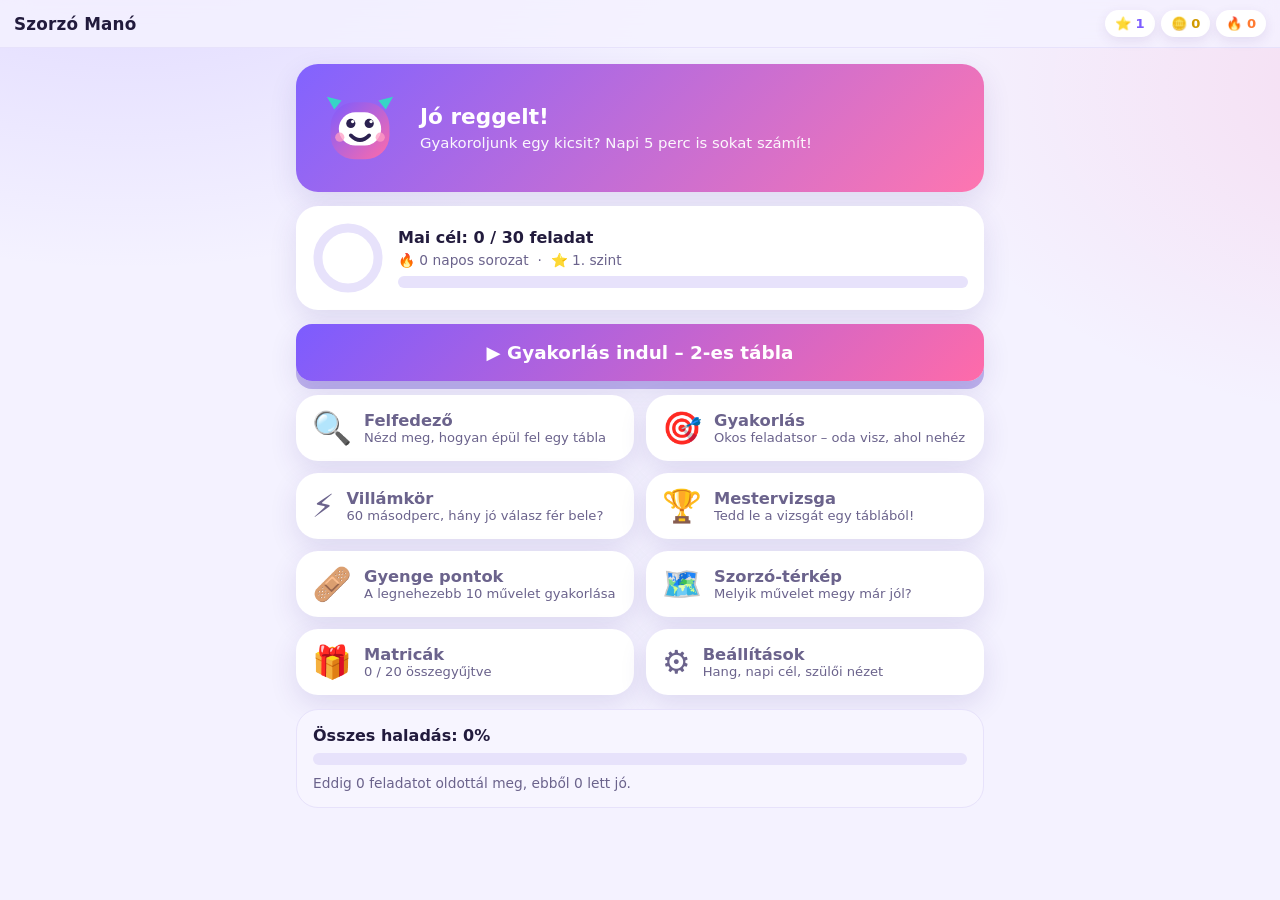
==== index.html @ 77bd90a8 "Szorzó Manó: játékos szorzótábla-gyakorló PWA (1-10) Offline is működő, telepíthető webalkalmazás al" ====
<!DOCTYPE html>
<html lang="hu">
<head>
<meta charset="utf-8" />
<meta name="viewport" content="width=device-width, initial-scale=1, viewport-fit=cover, maximum-scale=5" />
<title>Szorzó Manó – 1×1 gyakorló</title>
<meta name="description" content="Játékos szorzótábla-gyakorló 1-től 10-ig, harmadikosoknak. Offline is működik." />
<meta name="theme-color" content="#7C5CFF" />
<meta name="color-scheme" content="light dark" />
<meta name="apple-mobile-web-app-capable" content="yes" />
<meta name="apple-mobile-web-app-status-bar-style" content="black-translucent" />
<meta name="apple-mobile-web-app-title" content="Szorzó Manó" />
<meta name="mobile-web-app-capable" content="yes" />
<link rel="manifest" href="manifest.webmanifest" />
<link rel="icon" href="icons/favicon-64.png" sizes="64x64" type="image/png" />
<link rel="apple-touch-icon" href="icons/apple-touch-icon.png" />
<link rel="stylesheet" href="css/styles.css" />
</head>
<body>
  <a class="skip-link" href="#app">Ugrás a tartalomhoz</a>

  <header class="topbar" id="topbar">
    <button class="icon-btn" id="backBtn" type="button" aria-label="Vissza" hidden>‹</button>
    <div class="topbar-title" id="topTitle">Szorzó Manó</div>
    <div class="topbar-stats" id="topStats">
      <span class="chip chip-xp" id="chipLevel" title="Szint">⭐ 1</span>
      <span class="chip chip-coin" id="chipCoins" title="Érmék">🪙 0</span>
      <span class="chip chip-streak" id="chipStreak" title="Napi sorozat">🔥 0</span>
    </div>
  </header>

  <main id="app" class="app" tabindex="-1"></main>

  <div id="fxLayer" class="fx-layer" aria-hidden="true"></div>
  <div id="toast" class="toast" role="status" aria-live="polite"></div>

  <script src="js/state.js"></script>
  <script src="js/facts.js"></script>
  <script src="js/fx.js"></script>
  <script src="js/quiz.js"></script>
  <script src="js/screens.js"></script>
  <script src="js/app.js"></script>
</body>
</html>
---- css/styles.css ----
/* ===========================================================
   Szorzó Manó – stílusok
   Játékos, színes, modern. Mobil-first, sötét mód támogatással.
   =========================================================== */

:root {
  --brand-1: #7c5cff;
  --brand-2: #ff6ba9;
  --brand-3: #37d5c6;
  --ok: #22b573;
  --ok-soft: #d8f7e7;
  --warn: #ff9f43;
  --bad: #ff5d6c;
  --bad-soft: #ffe1e4;

  --bg: #f4f2ff;
  --bg-2: #ffffff;
  --card: #ffffff;
  --card-2: #f7f5ff;
  --ink: #221b3d;
  --ink-soft: #6b638c;
  --line: #e7e2fb;
  --shadow: 0 10px 28px rgba(64, 40, 140, .12);
  --shadow-sm: 0 4px 12px rgba(64, 40, 140, .10);
  --radius: 22px;
  --radius-sm: 14px;
  --tap: 52px;
  --font: ui-rounded, "SF Pro Rounded", "Nunito", "Quicksand", "Segoe UI", system-ui, -apple-system, sans-serif;

  --t1: #ff8fab; --t2: #ffb703; --t3: #8ac926; --t4: #4cc9f0; --t5: #b56cff;
  --t6: #ff7b54; --t7: #00bbf9; --t8: #f15bb5; --t9: #43aa8b; --t10: #7c5cff;
}

@media (prefers-color-scheme: dark) {
  :root {
    --bg: #14112a;
    --bg-2: #1b1738;
    --card: #211c42;
    --card-2: #2a2352;
    --ink: #f3f0ff;
    --ink-soft: #a89fd4;
    --line: #342c63;
    --ok-soft: #10432f;
    --bad-soft: #4a1f27;
    --shadow: 0 10px 28px rgba(0, 0, 0, .45);
    --shadow-sm: 0 4px 12px rgba(0, 0, 0, .35);
  }
}

* { box-sizing: border-box; -webkit-tap-highlight-color: transparent; }

[hidden] { display: none !important; }

html, body {
  margin: 0;
  padding: 0;
  min-height: 100%;
}

body {
  font-family: var(--font);
  color: var(--ink);
  background:
    radial-gradient(1000px 600px at 10% -10%, rgba(124, 92, 255, .18), transparent 60%),
    radial-gradient(900px 600px at 110% 10%, rgba(255, 107, 169, .16), transparent 55%),
    var(--bg);
  background-attachment: fixed;
  overscroll-behavior-y: contain;
  -webkit-user-select: none;
  user-select: none;
  padding-bottom: env(safe-area-inset-bottom);
}

.skip-link {
  position: absolute; left: -999px; top: 0;
  background: var(--card); padding: 10px 14px; border-radius: 10px; z-index: 99;
}
.skip-link:focus { left: 8px; top: 8px; }

/* ---------- Fejléc ---------- */
.topbar {
  position: sticky; top: 0; z-index: 30;
  display: flex; align-items: center; gap: 10px;
  padding: calc(env(safe-area-inset-top) + 10px) 14px 10px;
  background: color-mix(in srgb, var(--bg) 82%, transparent);
  backdrop-filter: blur(14px);
  border-bottom: 1px solid var(--line);
}
.topbar-title {
  font-weight: 800; font-size: 1.05rem; letter-spacing: .2px;
  flex: 1; min-width: 0; overflow: hidden; text-overflow: ellipsis; white-space: nowrap;
}
.topbar-stats { display: flex; gap: 6px; flex-shrink: 0; }
.chip {
  font-size: .82rem; font-weight: 800;
  padding: 6px 10px; border-radius: 999px;
  background: var(--card); box-shadow: var(--shadow-sm);
  white-space: nowrap;
}
.chip-streak { color: #ff7b32; }
.chip-coin { color: #d19a00; }
.chip-xp { color: var(--brand-1); }
@media (prefers-color-scheme: dark) {
  .chip-coin { color: #ffd166; }
  .chip-xp { color: #b9a6ff; }
}

.icon-btn {
  width: 40px; height: 40px; flex-shrink: 0;
  border: 0; border-radius: 14px;
  background: var(--card); color: var(--ink);
  font-size: 1.6rem; line-height: 1; font-weight: 800;
  box-shadow: var(--shadow-sm); cursor: pointer;
  display: grid; place-items: center;
}
.icon-btn:active { transform: scale(.94); }

/* ---------- Elrendezés ---------- */
.app {
  max-width: 720px;
  margin: 0 auto;
  padding: 16px 16px 40px;
  outline: none;
}
.stack { display: grid; gap: 14px; }
.row { display: flex; gap: 10px; align-items: center; flex-wrap: wrap; }
.center { text-align: center; }
.muted { color: var(--ink-soft); }
.small { font-size: .86rem; }
h1, h2, h3 { margin: 0; line-height: 1.2; }
h1 { font-size: 1.5rem; font-weight: 900; }
h2 { font-size: 1.15rem; font-weight: 850; }
h3 { font-size: 1rem; font-weight: 800; }

.card {
  background: var(--card);
  border-radius: var(--radius);
  box-shadow: var(--shadow);
  padding: 16px;
}
.card-soft { background: var(--card-2); box-shadow: none; border: 1px solid var(--line); }

/* ---------- Gombok ---------- */
.btn {
  appearance: none; border: 0; cursor: pointer;
  font-family: var(--font); font-weight: 850; font-size: 1rem;
  min-height: var(--tap); padding: 14px 20px;
  border-radius: 16px;
  background: var(--card); color: var(--ink);
  box-shadow: var(--shadow-sm);
  transition: transform .09s ease, filter .15s ease;
}
.btn:active { transform: translateY(2px) scale(.985); }
.btn:focus-visible { outline: 3px solid var(--brand-1); outline-offset: 2px; }
.btn-primary {
  background: linear-gradient(135deg, var(--brand-1), var(--brand-2));
  color: #fff; box-shadow: 0 8px 0 0 rgba(90, 60, 200, .35), var(--shadow);
}
.btn-primary:active { box-shadow: 0 3px 0 0 rgba(90, 60, 200, .35); }
.btn-ghost { background: transparent; box-shadow: none; border: 2px solid var(--line); }
.btn-block { width: 100%; }
.btn-lg { font-size: 1.15rem; padding: 18px 22px; }
.btn[disabled] { opacity: .5; pointer-events: none; }

/* ---------- Kezdőképernyő ---------- */
.hero {
  display: grid; grid-template-columns: auto 1fr; gap: 14px; align-items: center;
  background: linear-gradient(135deg, rgba(124, 92, 255, .95), rgba(255, 107, 169, .92));
  color: #fff; border-radius: var(--radius); padding: 18px; box-shadow: var(--shadow);
}
.hero h1 { font-size: 1.35rem; }
.hero p { margin: 4px 0 0; opacity: .95; font-size: .93rem; }

.mascot { width: 92px; height: 92px; flex-shrink: 0; }
.mascot-sm { width: 58px; height: 58px; }
.mascot-lg { width: 130px; height: 130px; }
.mascot .m-body { animation: bob 2.6s ease-in-out infinite; transform-origin: 50% 90%; }
@keyframes bob { 0%,100% { transform: translateY(0) rotate(-1.5deg); } 50% { transform: translateY(-5px) rotate(1.5deg); } }
.mascot.is-happy .m-body { animation: pop 0.5s ease; }
@keyframes pop { 0% { transform: scale(1); } 40% { transform: scale(1.16) rotate(5deg); } 100% { transform: scale(1); } }
.mascot.is-sad .m-body { animation: shake .45s ease; }
@keyframes shake { 0%,100% { transform: translateX(0); } 25% { transform: translateX(-6px) rotate(-4deg); } 75% { transform: translateX(6px) rotate(4deg); } }

.goal-ring { display: grid; grid-template-columns: auto 1fr; gap: 14px; align-items: center; }
.ring { width: 72px; height: 72px; flex-shrink: 0; }
.ring circle { fill: none; stroke-width: 9; stroke-linecap: round; }
.ring .bgc { stroke: var(--line); }
.ring .fgc { stroke: url(#ringGrad); transition: stroke-dashoffset .6s cubic-bezier(.2,.9,.3,1); }

.bar { height: 12px; border-radius: 999px; background: var(--line); overflow: hidden; }
.bar > i { display: block; height: 100%; border-radius: 999px; background: linear-gradient(90deg, var(--brand-1), var(--brand-2)); transition: width .5s ease; }

.mode-grid { display: grid; gap: 12px; grid-template-columns: repeat(2, 1fr); }
@media (max-width: 420px) { .mode-grid { grid-template-columns: 1fr; } }
.mode {
  display: grid; grid-template-columns: auto 1fr; gap: 12px; align-items: center;
  text-align: left; padding: 16px; border-radius: var(--radius);
  background: var(--card); box-shadow: var(--shadow); border: 0; cursor: pointer;
  font-family: var(--font); color: var(--ink);
  transition: transform .12s ease;
}
.mode:active { transform: scale(.97); }
.mode .emoji { font-size: 2rem; line-height: 1; }
.mode strong { display: block; font-size: 1.02rem; font-weight: 850; }
.mode span { font-size: .82rem; color: var(--ink-soft); }
.mode.locked { opacity: .55; }

/* ---------- Táblaválasztó ---------- */
.table-grid { display: grid; grid-template-columns: repeat(auto-fit, minmax(92px, 1fr)); gap: 12px; }
.tbtn {
  position: relative; border: 0; cursor: pointer; font-family: var(--font);
  border-radius: 20px; padding: 16px 8px 12px; color: #fff; font-weight: 900;
  font-size: 1.6rem; box-shadow: var(--shadow); min-height: 96px;
  display: grid; place-items: center; gap: 4px;
}
.tbtn:active { transform: scale(.95); }
.tbtn small { display: block; font-size: .72rem; font-weight: 800; opacity: .95; letter-spacing: .4px; }
.tbtn .stars { font-size: .8rem; letter-spacing: 1px; }

/* ---------- Kérdés képernyő ---------- */
.quiz-head { display: flex; align-items: center; gap: 10px; margin-bottom: 10px; }
.quiz-head .bar { flex: 1; }
.pill { padding: 6px 12px; border-radius: 999px; background: var(--card); box-shadow: var(--shadow-sm); font-weight: 850; font-size: .85rem; }

.question {
  display: grid; place-items: center; gap: 10px;
  padding: 26px 16px; border-radius: var(--radius);
  background: var(--card); box-shadow: var(--shadow); text-align: center;
  min-height: 150px;
}
.question .q-text {
  font-size: clamp(2.1rem, 11vw, 3.2rem); font-weight: 900; letter-spacing: 1px;
  font-variant-numeric: tabular-nums;
}
.question .q-hint { font-size: .9rem; color: var(--ink-soft); max-width: 34ch; }
.q-blank {
  display: inline-block; min-width: 1.6em;
  border-bottom: 5px dashed var(--brand-2); color: var(--brand-2);
}
.q-type { font-size: .78rem; font-weight: 850; color: var(--ink-soft); text-transform: uppercase; letter-spacing: .8px; }

.opts { display: grid; grid-template-columns: repeat(2, 1fr); gap: 12px; }
.opt {
  border: 0; cursor: pointer; font-family: var(--font);
  font-size: 1.7rem; font-weight: 900; padding: 20px 8px;
  border-radius: 18px; background: var(--card); color: var(--ink);
  box-shadow: 0 6px 0 0 var(--line), var(--shadow-sm);
  font-variant-numeric: tabular-nums;
  transition: transform .1s ease;
}
.opt:active { transform: translateY(3px); box-shadow: 0 2px 0 0 var(--line); }
.opt.correct { background: var(--ok); color: #fff; box-shadow: 0 6px 0 0 #158a56; animation: pop .35s ease; }
.opt.wrong { background: var(--bad); color: #fff; box-shadow: 0 6px 0 0 #c9394a; animation: shake .4s ease; }
.opt.dim { opacity: .45; }

/* számbillentyűzet */
.keypad { display: grid; grid-template-columns: repeat(3, 1fr); gap: 10px; }
.key {
  border: 0; cursor: pointer; font-family: var(--font);
  font-size: 1.5rem; font-weight: 900; padding: 16px 0;
  border-radius: 16px; background: var(--card); color: var(--ink);
  box-shadow: 0 5px 0 0 var(--line), var(--shadow-sm);
}
.key:active { transform: translateY(3px); box-shadow: 0 2px 0 0 var(--line); }
.key-ok { background: linear-gradient(135deg, var(--ok), #3ddc97); color: #fff; box-shadow: 0 5px 0 0 #148a55; }
.key-del { background: var(--card-2); }
.answer-box {
  font-size: 2.6rem; font-weight: 900; text-align: center;
  padding: 10px 16px; border-radius: 16px; min-height: 68px;
  background: var(--card-2); border: 3px dashed var(--line);
  display: grid; place-items: center; font-variant-numeric: tabular-nums;
  letter-spacing: 3px;
}
.answer-box.filled { border-style: solid; border-color: var(--brand-1); }
.answer-box.correct { border-color: var(--ok); background: var(--ok-soft); color: var(--ok); }
.answer-box.wrong { border-color: var(--bad); background: var(--bad-soft); color: var(--bad); }

.feedback {
  border-radius: var(--radius); padding: 14px 16px; display: grid; gap: 8px;
  animation: slideUp .3s ease;
}
@keyframes slideUp { from { opacity: 0; transform: translateY(14px); } to { opacity: 1; transform: none; } }
.feedback.good { background: var(--ok-soft); color: var(--ok); }
.feedback.bad { background: var(--bad-soft); color: var(--bad); }
.feedback strong { font-size: 1.05rem; }
.feedback .tip { color: var(--ink); font-weight: 600; font-size: .92rem; }
@media (prefers-color-scheme: dark) {
  .feedback.good { color: #7ef0b6; }
  .feedback.bad { color: #ff9aa5; }
}

.combo {
  position: fixed; left: 50%; top: 24%; transform: translateX(-50%);
  font-size: 2rem; font-weight: 900; color: var(--brand-2); pointer-events: none;
  text-shadow: 0 3px 0 rgba(0,0,0,.12); animation: rise .9s ease forwards;
}
@keyframes rise { 0% { opacity: 0; transform: translate(-50%, 10px) scale(.7); } 25% { opacity: 1; transform: translate(-50%, -6px) scale(1.15); } 100% { opacity: 0; transform: translate(-50%, -60px) scale(1); } }

/* ---------- Tanulás / vizualizáció ---------- */
.array-grid { display: grid; gap: 5px; justify-content: center; margin: 6px 0; }
.dot {
  width: 20px; height: 20px; border-radius: 50%;
  background: linear-gradient(135deg, var(--brand-1), var(--brand-2));
  animation: dotIn .28s backwards cubic-bezier(.2,1.4,.4,1);
}
@keyframes dotIn { from { opacity: 0; transform: scale(0); } to { opacity: 1; transform: scale(1); } }
.skipline { display: flex; flex-wrap: wrap; gap: 6px; justify-content: center; }
.skipline span {
  padding: 7px 11px; border-radius: 12px; background: var(--card-2);
  font-weight: 850; font-variant-numeric: tabular-nums; border: 1px solid var(--line);
}
.skipline span.now { background: linear-gradient(135deg, var(--brand-1), var(--brand-2)); color: #fff; border-color: transparent; transform: scale(1.08); }

/* ---------- Térkép (hőtérkép) ---------- */
.map-wrap { overflow-x: auto; -webkit-overflow-scrolling: touch; }
.card.map-wrap { padding: 14px 8px; }
.map { border-collapse: separate; border-spacing: 2px; margin: 0 auto; }
.map th { font-size: .74rem; color: var(--ink-soft); font-weight: 850; width: clamp(21px, 6.6vw, 34px); height: clamp(21px, 6.6vw, 34px); }
.map td { padding: 0; }
.cell {
  width: clamp(21px, 6.6vw, 34px); height: clamp(21px, 6.6vw, 34px); border-radius: 9px; border: 0; cursor: pointer;
  font-size: clamp(.58rem, 2.3vw, .72rem); font-weight: 800; color: #fff; font-family: var(--font);
  display: grid; place-items: center;
}
.cell.lvl0 { background: var(--line); color: var(--ink-soft); }
.cell.lvl1 { background: #ffb4b4; color: #7a1f2b; }
.cell.lvl2 { background: #ffd08a; color: #7a4a00; }
.cell.lvl3 { background: #ffe97f; color: #6b5500; }
.cell.lvl4 { background: #a8e6a1; color: #17502a; }
.cell.lvl5 { background: linear-gradient(135deg, #22b573, #3ddc97); color: #fff; }
.legend { display: flex; gap: 10px; flex-wrap: wrap; font-size: .78rem; color: var(--ink-soft); }
.legend i { display: inline-block; width: 14px; height: 14px; border-radius: 5px; vertical-align: -2px; margin-right: 4px; }

/* ---------- Eredmény ---------- */
.result-stars { font-size: 3rem; letter-spacing: 6px; }
.result-stars span { display: inline-block; animation: starPop .5s backwards cubic-bezier(.2,1.5,.4,1); }
@keyframes starPop { from { opacity: 0; transform: scale(0) rotate(-40deg); } to { opacity: 1; transform: none; } }
.stat-grid { display: grid; grid-template-columns: repeat(3, 1fr); gap: 10px; text-align: center; }
.stat-grid .v { font-size: 1.5rem; font-weight: 900; }
.stat-grid .k { font-size: .76rem; color: var(--ink-soft); font-weight: 700; }

/* ---------- Matricák ---------- */
.sticker-grid { display: grid; grid-template-columns: repeat(auto-fill, minmax(72px, 1fr)); gap: 10px; }
.sticker {
  aspect-ratio: 1; border-radius: 18px; display: grid; place-items: center;
  font-size: 2rem; background: var(--card-2); border: 2px dashed var(--line);
}
.sticker.got {
  background: linear-gradient(135deg, #fff5cc, #ffe6f2);
  border: 2px solid transparent; box-shadow: var(--shadow-sm);
  animation: pop .4s backwards;
}
@media (prefers-color-scheme: dark) { .sticker.got { background: linear-gradient(135deg, #3a2f6b, #4a2a55); } }
.sticker.locked { filter: grayscale(1) opacity(.35); }

/* ---------- Beállítások ---------- */
.set-row { display: flex; align-items: center; justify-content: space-between; gap: 12px; padding: 12px 0; border-bottom: 1px solid var(--line); }
.set-row:last-child { border-bottom: 0; }
.switch { position: relative; width: 56px; height: 32px; flex-shrink: 0; }
.switch input { position: absolute; opacity: 0; width: 100%; height: 100%; margin: 0; cursor: pointer; z-index: 2; }
.switch i { position: absolute; inset: 0; border-radius: 999px; background: var(--line); transition: background .2s; }
.switch i::after { content: ""; position: absolute; top: 4px; left: 4px; width: 24px; height: 24px; border-radius: 50%; background: #fff; transition: transform .2s; box-shadow: 0 2px 6px rgba(0,0,0,.2); }
.switch input:checked + i { background: linear-gradient(135deg, var(--brand-1), var(--brand-2)); }
.switch input:checked + i::after { transform: translateX(24px); }

/* ---------- Effektek ---------- */
.fx-layer { position: fixed; inset: 0; pointer-events: none; z-index: 60; overflow: hidden; }
.confetti { position: absolute; width: 10px; height: 14px; will-change: transform, opacity; }
.toast {
  position: fixed; left: 50%; bottom: calc(22px + env(safe-area-inset-bottom));
  transform: translate(-50%, 24px); opacity: 0;
  background: var(--ink); color: var(--bg);
  padding: 12px 18px; border-radius: 999px; font-weight: 800; font-size: .92rem;
  z-index: 70; pointer-events: none; transition: all .3s cubic-bezier(.2,.9,.3,1);
  max-width: 88vw; text-align: center;
}
.toast.show { transform: translate(-50%, 0); opacity: 1; }

.timer-bar { height: 10px; border-radius: 999px; background: var(--line); overflow: hidden; }
.timer-bar > i { display: block; height: 100%; background: linear-gradient(90deg, var(--ok), var(--warn), var(--bad)); background-size: 300% 100%; transition: width .25s linear; }

.fade-in { animation: fadeIn .25s ease; }
@keyframes fadeIn { from { opacity: 0; transform: translateY(8px); } to { opacity: 1; transform: none; } }

@media (prefers-reduced-motion: reduce) {
  *, *::before, *::after { animation-duration: .01ms !important; animation-iteration-count: 1 !important; transition-duration: .01ms !important; }
}
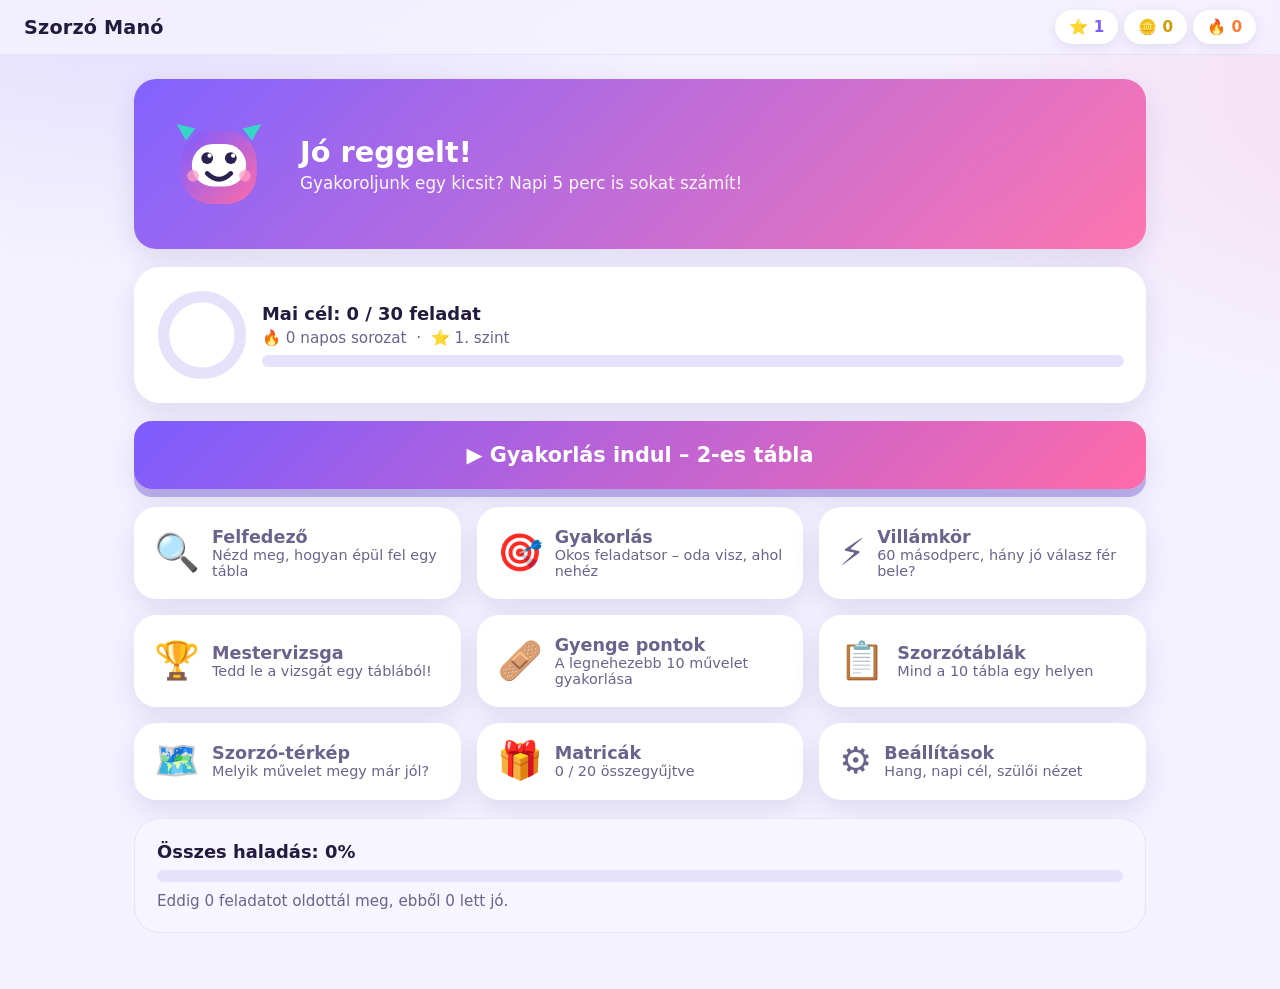
==== commit db0849cf: "Haladás átvitele eszközök között + iPad-optimalizálás Haladás átvitele (Beállítások -> Haladás átvit" ====
--- a/index.html
+++ b/index.html
@@ -39,6 +39,7 @@
   <script src="js/fx.js"></script>
   <script src="js/quiz.js"></script>
   <script src="js/screens.js"></script>
+  <script src="js/transfer.js"></script>
   <script src="js/app.js"></script>
 </body>
 </html>
--- a/css/styles.css
+++ b/css/styles.css
@@ -311,6 +311,60 @@
 }
 .skipline span.now { background: linear-gradient(135deg, var(--brand-1), var(--brand-2)); color: #fff; border-color: transparent; transform: scale(1.08); }
 
+/* ---------- Szorzótáblák (áttekintő) ---------- */
+.jump { display: flex; gap: 6px; flex-wrap: wrap; }
+.jump button {
+  border: 0; cursor: pointer; font-family: var(--font); font-weight: 900;
+  width: 38px; height: 38px; border-radius: 12px; color: #fff; font-size: .95rem;
+  box-shadow: var(--shadow-sm);
+}
+.jump button:active { transform: scale(.93); }
+
+.view-toggle { display: flex; gap: 6px; background: var(--card-2); padding: 4px; border-radius: 14px; border: 1px solid var(--line); }
+.view-toggle button {
+  flex: 1; border: 0; cursor: pointer; font-family: var(--font); font-weight: 850;
+  padding: 10px 12px; border-radius: 11px; background: transparent; color: var(--ink-soft);
+  min-height: 44px; font-size: .92rem;
+}
+.view-toggle button[aria-pressed="true"] { background: var(--card); color: var(--ink); box-shadow: var(--shadow-sm); }
+
+.chart-grid { display: grid; gap: 14px; grid-template-columns: repeat(auto-fit, minmax(250px, 1fr)); }
+
+.tcard { border-radius: var(--radius); overflow: hidden; background: var(--card); box-shadow: var(--shadow); scroll-margin-top: 82px; }
+.tcard > header {
+  display: flex; align-items: baseline; justify-content: space-between; gap: 8px;
+  padding: 12px 16px; color: #fff;
+}
+.tcard > header b { font-size: 1.12rem; font-weight: 900; }
+.tcard > header span { font-size: .78rem; font-weight: 800; opacity: .95; }
+.tcard ul { list-style: none; margin: 0; padding: 8px 10px 12px; display: grid; gap: 2px; }
+.tcard li {
+  display: flex; align-items: center; justify-content: center; gap: 7px;
+  padding: 9px 8px; border-radius: 11px;
+  font-weight: 850; font-size: 1.02rem; font-variant-numeric: tabular-nums;
+}
+.tcard li:nth-child(even) { background: var(--card-2); }
+.tcard li .n { min-width: 2ch; text-align: right; }
+.tcard li .op { color: var(--ink-soft); font-weight: 700; }
+.tcard li .p { min-width: 3ch; text-align: left; color: var(--brand-1); font-weight: 900; }
+.tcard li .st { width: 1.2em; font-size: .8rem; text-align: center; }
+@media (prefers-color-scheme: dark) { .tcard li .p { color: #c3b2ff; } }
+.tcard li.done { background: linear-gradient(90deg, rgba(34,181,115,.14), rgba(34,181,115,.05)); }
+
+.grid-wrap { overflow-x: auto; -webkit-overflow-scrolling: touch; }
+.card.grid-wrap { padding: 14px 8px; }
+.gtable { border-collapse: separate; border-spacing: 2px; margin: 0 auto; }
+.gtable th, .gtable td {
+  width: clamp(24px, 7.4vw, 40px); height: clamp(24px, 7.4vw, 40px);
+  border-radius: 9px; text-align: center; font-weight: 850;
+  font-size: clamp(.6rem, 2.4vw, .84rem); font-variant-numeric: tabular-nums;
+  padding: 0;
+}
+.gtable thead th, .gtable tbody th { color: #fff; }
+.gtable .corner { background: transparent; color: var(--ink-soft); font-size: 1rem; }
+.gtable td { background: var(--card-2); color: var(--ink); }
+.gtable td.sq { background: linear-gradient(135deg, rgba(124,92,255,.22), rgba(255,107,169,.22)); color: var(--ink); font-weight: 900; }
+
 /* ---------- Térkép (hőtérkép) ---------- */
 .map-wrap { overflow-x: auto; -webkit-overflow-scrolling: touch; }
 .card.map-wrap { padding: 14px 8px; }
@@ -385,3 +439,132 @@
 @media (prefers-reduced-motion: reduce) {
   *, *::before, *::after { animation-duration: .01ms !important; animation-iteration-count: 1 !important; transition-duration: .01ms !important; }
 }
+
+/* ---------- Haladás átvitele ---------- */
+.code-box {
+  width: 100%; box-sizing: border-box;
+  font-family: ui-monospace, "SF Mono", Menlo, Consolas, monospace;
+  font-size: .78rem; line-height: 1.45; letter-spacing: .3px;
+  padding: 12px; border-radius: 14px;
+  border: 2px solid var(--line); background: var(--card-2); color: var(--ink);
+  resize: vertical; word-break: break-all;
+  -webkit-user-select: text; user-select: text;
+}
+.code-box:focus { outline: 3px solid var(--brand-1); outline-offset: 1px; border-color: transparent; }
+
+/* ===========================================================
+   Nagyobb kijelzők: tablet és iPad
+   =========================================================== */
+@media (min-width: 700px) and (min-height: 600px) {
+  :root { --tap: 58px; }
+
+  .app { max-width: 940px; padding: 24px 24px 56px; }
+  .stack { gap: 18px; }
+
+  h1 { font-size: 1.9rem; }
+  h2 { font-size: 1.4rem; }
+  h3 { font-size: 1.12rem; }
+  .small { font-size: .95rem; }
+
+  .topbar { padding-left: 24px; padding-right: 24px; }
+  .topbar-title { font-size: 1.2rem; }
+  .chip { font-size: .95rem; padding: 8px 14px; }
+  .icon-btn { width: 46px; height: 46px; font-size: 1.8rem; }
+
+  .card { padding: 22px; border-radius: 26px; }
+  .btn { font-size: 1.1rem; padding: 16px 24px; border-radius: 18px; }
+  .btn-lg { font-size: 1.3rem; padding: 22px 26px; }
+
+  .hero { padding: 26px; gap: 22px; }
+  .hero h1 { font-size: 1.8rem; }
+  .hero p { font-size: 1.05rem; }
+  .mascot { width: 118px; height: 118px; }
+  .mascot-lg { width: 168px; height: 168px; }
+
+  .ring { width: 92px; height: 92px; }
+
+  .mode-grid { grid-template-columns: repeat(3, 1fr); gap: 16px; }
+  .mode { padding: 20px; }
+  .mode .emoji { font-size: 2.3rem; }
+  .mode strong { font-size: 1.1rem; }
+  .mode span { font-size: .9rem; }
+
+  .table-grid { grid-template-columns: repeat(5, 1fr); gap: 16px; }
+  .tbtn { min-height: 118px; font-size: 2rem; border-radius: 24px; }
+  .tbtn small { font-size: .82rem; }
+
+  .chart-grid { grid-template-columns: repeat(3, 1fr); }
+  .tcard li { font-size: 1.12rem; padding: 11px 8px; }
+  .tcard { scroll-margin-top: 96px; }
+  .jump button { width: 46px; height: 46px; font-size: 1.1rem; border-radius: 14px; }
+
+  .question { padding: 36px 24px; min-height: 190px; }
+  .question .q-text { font-size: 3.4rem; }
+  .question .q-hint { font-size: 1.05rem; max-width: 46ch; }
+  .q-type { font-size: .88rem; }
+
+  .opt { font-size: 2.1rem; padding: 26px 8px; border-radius: 22px; }
+  .key { font-size: 1.85rem; padding: 22px 0; border-radius: 20px; }
+  .keypad { gap: 14px; width: 100%; max-width: 460px; justify-self: center; margin-inline: auto; }
+  .answer-box { font-size: 3.2rem; min-height: 86px; border-radius: 20px; width: 100%; max-width: 460px; justify-self: center; margin-inline: auto; }
+  .opts { max-width: 680px; margin-inline: auto; }
+
+  .feedback { padding: 20px 22px; border-radius: 24px; }
+  .feedback strong { font-size: 1.25rem; }
+  .feedback .tip { font-size: 1.05rem; }
+
+  .stat-grid .v { font-size: 1.9rem; }
+  .stat-grid .k { font-size: .88rem; }
+  .result-stars { font-size: 4rem; }
+
+  .sticker-grid { grid-template-columns: repeat(auto-fill, minmax(96px, 1fr)); gap: 14px; }
+  .sticker { font-size: 2.8rem; border-radius: 22px; }
+
+  .set-row { padding: 16px 0; font-size: 1.05rem; }
+  .code-box { font-size: .9rem; }
+
+  .gtable th, .gtable td {
+    width: clamp(40px, 5.4vw, 58px); height: clamp(40px, 5.4vw, 58px);
+    font-size: clamp(.86rem, 1.5vw, 1.05rem); border-radius: 12px;
+  }
+  .cell { width: clamp(38px, 5vw, 52px); height: clamp(38px, 5vw, 52px); font-size: .86rem; border-radius: 12px; }
+  .map th { width: clamp(38px, 5vw, 52px); height: clamp(38px, 5vw, 52px); font-size: .92rem; }
+}
+
+/* Fekvő tablet: kérdés és válaszok egymás mellett, hogy kézbe essen mindkettő */
+@media (min-width: 880px) and (min-height: 600px) and (orientation: landscape) {
+  .quiz-main {
+    display: grid;
+    grid-template-columns: 1fr 1fr;
+    grid-template-areas: "card ans" "feed ans";
+    gap: 20px;
+    align-items: start;
+  }
+  .quiz-main > #qCard { grid-area: card; }
+  .quiz-main > #qAnswer { grid-area: ans; }
+  .quiz-main > #qFeed { grid-area: feed; }
+  .question { min-height: 300px; }
+  .question .q-text { font-size: 3.6rem; }
+  .opts { grid-template-columns: repeat(2, 1fr); max-width: none; gap: 18px; }
+  .opt { padding: 44px 8px; font-size: 2.4rem; }
+  .keypad { max-width: none; width: 100%; gap: 16px; }
+  .key { padding: 28px 0; font-size: 2.1rem; }
+  .answer-box { max-width: none; width: 100%; min-height: 104px; font-size: 3.6rem; }
+}
+
+/* Nagy iPad Pro / asztali gép */
+@media (min-width: 1180px) and (min-height: 600px) {
+  .app { max-width: 1060px; }
+  .question .q-text { font-size: 4rem; }
+}
+
+/* Alacsony, fekvő telefon: ne tolja ki a kérdést a képből */
+@media (orientation: landscape) and (max-height: 520px) {
+  .question { padding: 16px 12px; min-height: 0; }
+  .question .q-text { font-size: 2.2rem; }
+  .opt { font-size: 1.4rem; padding: 14px 8px; }
+  .key { font-size: 1.25rem; padding: 12px 0; }
+  .answer-box { font-size: 2rem; min-height: 54px; }
+  .hero { padding: 14px; }
+  .mascot { width: 68px; height: 68px; }
+}
